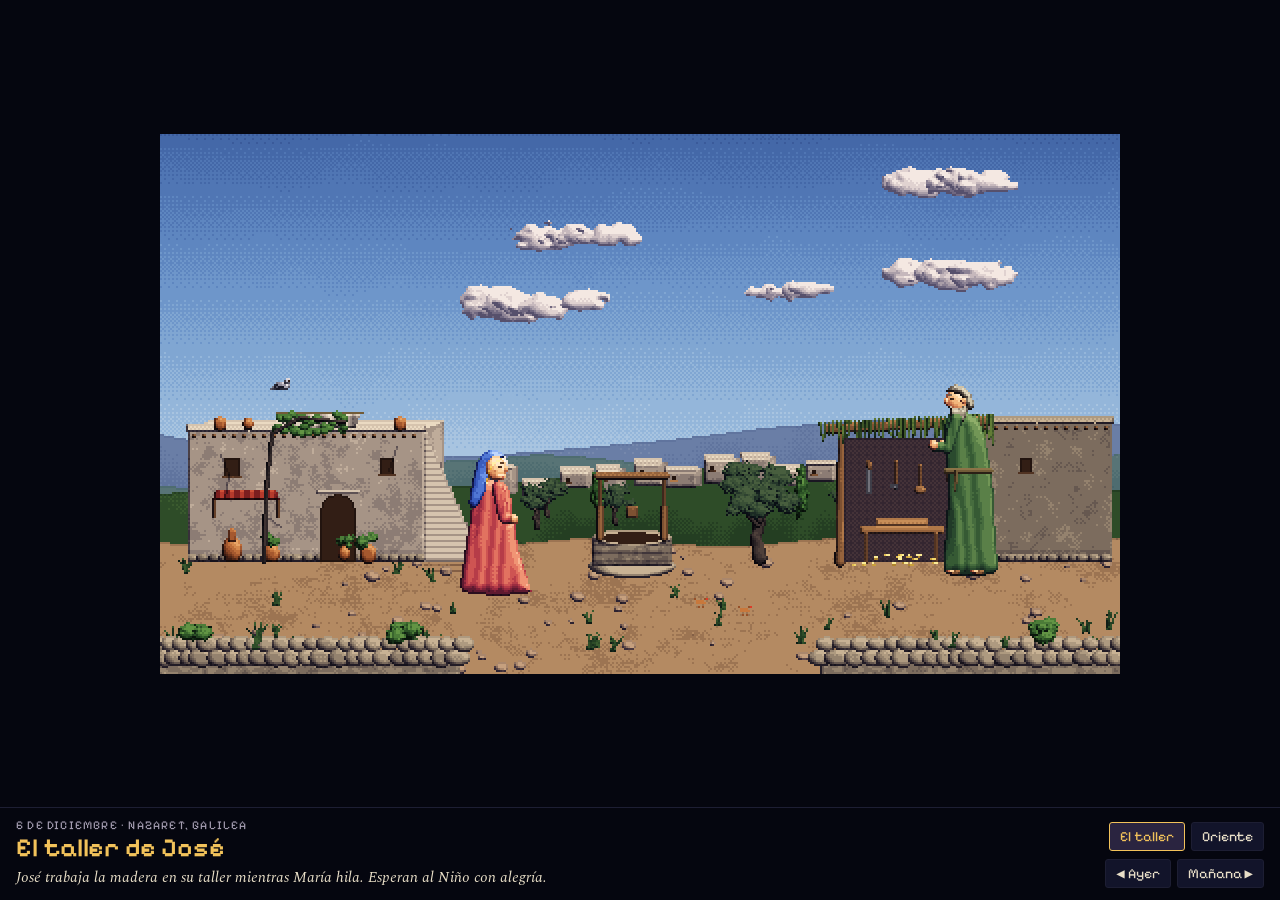
==== belen-pixel/index.html @ 53129b7e "Belén en pixel art que cambia con el calendario Nuevo belén 2D pintado por código y animado: motor d" ====
<!doctype html>
<html lang="es">
<head>
<meta charset="utf-8">
<meta name="viewport" content="width=device-width, initial-scale=1, viewport-fit=cover">
<title>Belén de Judá</title>
<link rel="preconnect" href="https://fonts.googleapis.com">
<link rel="stylesheet" href="https://fonts.googleapis.com/css2?family=Pixelify+Sans:wght@400;600&family=Spectral:ital,wght@0,400;1,400&display=swap">
<style>
  /* Una sola ambientación nocturna: el lienzo manda; al pie, la cartela del día como en un belén. */
  :root {
    --night: #05060f; --ink: #e9dfc8; --muted: #a39cb0; --gold: #f2c25a; --line: #1d1e33; --chip: #12142a; --chip-on: #2a2440;
    --f-display: 'Pixelify Sans', 'Courier New', monospace;
    --f-body: 'Spectral', Georgia, 'Times New Roman', serif;
    color-scheme: dark;
  }
  html, body { height: 100%; margin: 0; }
  body { background: var(--night); color: var(--ink); font-family: var(--f-body); display: flex; flex-direction: column; overflow: hidden; }
  #stage { position: relative; flex: 1; min-height: 0; overflow: hidden; }
  #scene { position: absolute; image-rendering: pixelated; image-rendering: crisp-edges; display: block; }
  #painting { position: absolute; inset: auto 0 12px; text-align: center; font: 400 15px var(--f-display); color: var(--gold); letter-spacing: 0.08em; }
  .cartela { display: grid; grid-template-columns: minmax(0, 1fr) auto; align-items: end; gap: 8px 24px;
    padding-block: 10px 12px; padding-left: max(16px, env(safe-area-inset-left, 0px)); padding-right: max(16px, env(safe-area-inset-right, 0px));
    border-top: 1px solid var(--line); }
  .story { min-width: 0; }
  #when { margin: 0; font: 400 12px/1.2 var(--f-display); letter-spacing: 0.1em; text-transform: uppercase; color: var(--muted); }
  #title { margin: 2px 0 4px; font: 600 clamp(18px, 2.4vw, 26px)/1.1 var(--f-display); color: var(--gold); text-wrap: balance; }
  #text { margin: 0; font-size: 15px; line-height: 1.4; color: var(--ink); font-style: italic; max-width: 72ch; }
  .controls { display: flex; flex-direction: column; align-items: flex-end; gap: 8px; }
  .nav, #views { display: flex; flex-wrap: wrap; gap: 6px; justify-content: flex-end; }
  button { font: 400 14px var(--f-display); color: var(--ink); background: var(--chip); border: 1px solid var(--line); border-radius: 3px; padding: 5px 10px; cursor: pointer; }
  button:hover { border-color: var(--gold); }
  button:focus-visible { outline: 2px solid var(--gold); outline-offset: 2px; }
  button[aria-pressed="true"] { background: var(--chip-on); border-color: var(--gold); color: var(--gold); }
  @media (max-width: 640px) {
    .cartela { grid-template-columns: 1fr; }
    .controls { align-items: stretch; flex-direction: row; justify-content: space-between; flex-wrap: wrap; }
    #text { font-size: 14px; }
  }
</style>
</head>
<body>
<div id="stage">
  <canvas id="scene" width="480" height="270" aria-label="Escena del belén en pixel art animado"></canvas>
  <div id="painting" hidden>Pintando la escena…</div>
</div>
<footer class="cartela">
  <div class="story">
    <p id="when"></p>
    <h1 id="title">Belén de Judá</h1>
    <p id="text"></p>
  </div>
  <div class="controls">
    <div id="views" aria-label="Puntos de vista"></div>
    <div class="nav">
      <button type="button" id="prev" aria-label="Día anterior">◀ Ayer</button>
      <button type="button" id="today">Hoy</button>
      <button type="button" id="next" aria-label="Día siguiente">Mañana ▶</button>
    </div>
  </div>
</footer>
<script type="module" src="js/main.js"></script>
</body>
</html>
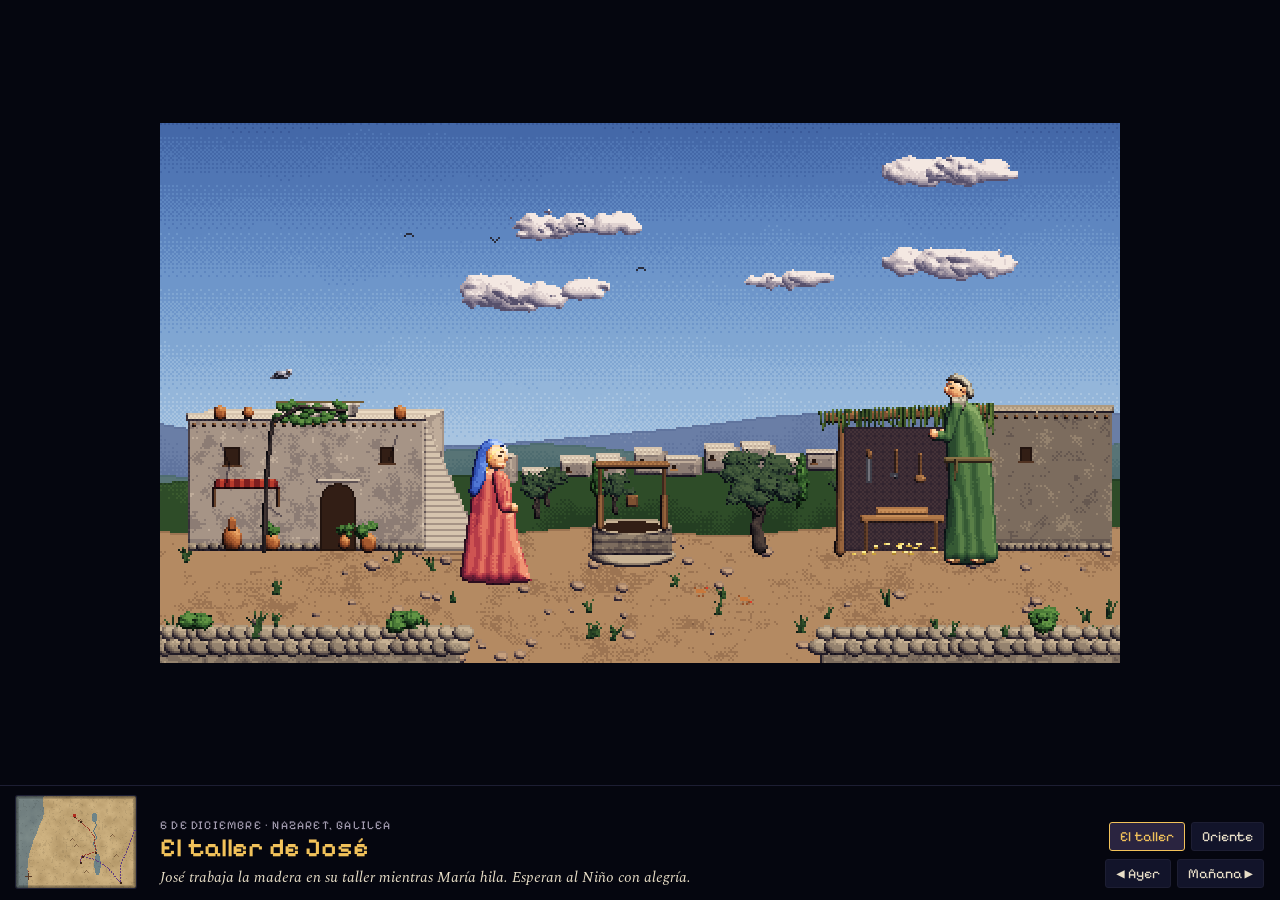
==== commit b0cdafd0: "Belén pixel: mapa de pergamino, paso al andar y ajuste en móvil Mapa con el camino de la Sagrada Fam" ====
--- a/belen-pixel/index.html
+++ b/belen-pixel/index.html
@@ -19,10 +19,11 @@
   #stage { position: relative; flex: 1; min-height: 0; overflow: hidden; }
   #scene { position: absolute; image-rendering: pixelated; image-rendering: crisp-edges; display: block; }
   #painting { position: absolute; inset: auto 0 12px; text-align: center; font: 400 15px var(--f-display); color: var(--gold); letter-spacing: 0.08em; }
-  .cartela { display: grid; grid-template-columns: minmax(0, 1fr) auto; align-items: end; gap: 8px 24px;
+  .cartela { display: grid; grid-template-columns: auto minmax(0, 1fr) auto; align-items: end; gap: 8px 24px;
     padding-block: 10px 12px; padding-left: max(16px, env(safe-area-inset-left, 0px)); padding-right: max(16px, env(safe-area-inset-right, 0px));
     border-top: 1px solid var(--line); }
   .story { min-width: 0; }
+  #map { width: 120px; height: 92px; image-rendering: pixelated; border-radius: 2px; box-shadow: 0 0 0 1px var(--line); align-self: center; }
   #when { margin: 0; font: 400 12px/1.2 var(--f-display); letter-spacing: 0.1em; text-transform: uppercase; color: var(--muted); }
   #title { margin: 2px 0 4px; font: 600 clamp(18px, 2.4vw, 26px)/1.1 var(--f-display); color: var(--gold); text-wrap: balance; }
   #text { margin: 0; font-size: 15px; line-height: 1.4; color: var(--ink); font-style: italic; max-width: 72ch; }
@@ -33,7 +34,9 @@
   button:focus-visible { outline: 2px solid var(--gold); outline-offset: 2px; }
   button[aria-pressed="true"] { background: var(--chip-on); border-color: var(--gold); color: var(--gold); }
   @media (max-width: 640px) {
-    .cartela { grid-template-columns: 1fr; }
+    .cartela { grid-template-columns: auto minmax(0, 1fr); }
+    #map { width: 90px; height: 69px; align-self: start; }
+    .controls { grid-column: 1 / -1; }
     .controls { align-items: stretch; flex-direction: row; justify-content: space-between; flex-wrap: wrap; }
     #text { font-size: 14px; }
   }
@@ -45,6 +48,7 @@
   <div id="painting" hidden>Pintando la escena…</div>
 </div>
 <footer class="cartela">
+  <canvas id="map" width="120" height="92" aria-label="Mapa del camino"></canvas>
   <div class="story">
     <p id="when"></p>
     <h1 id="title">Belén de Judá</h1>
